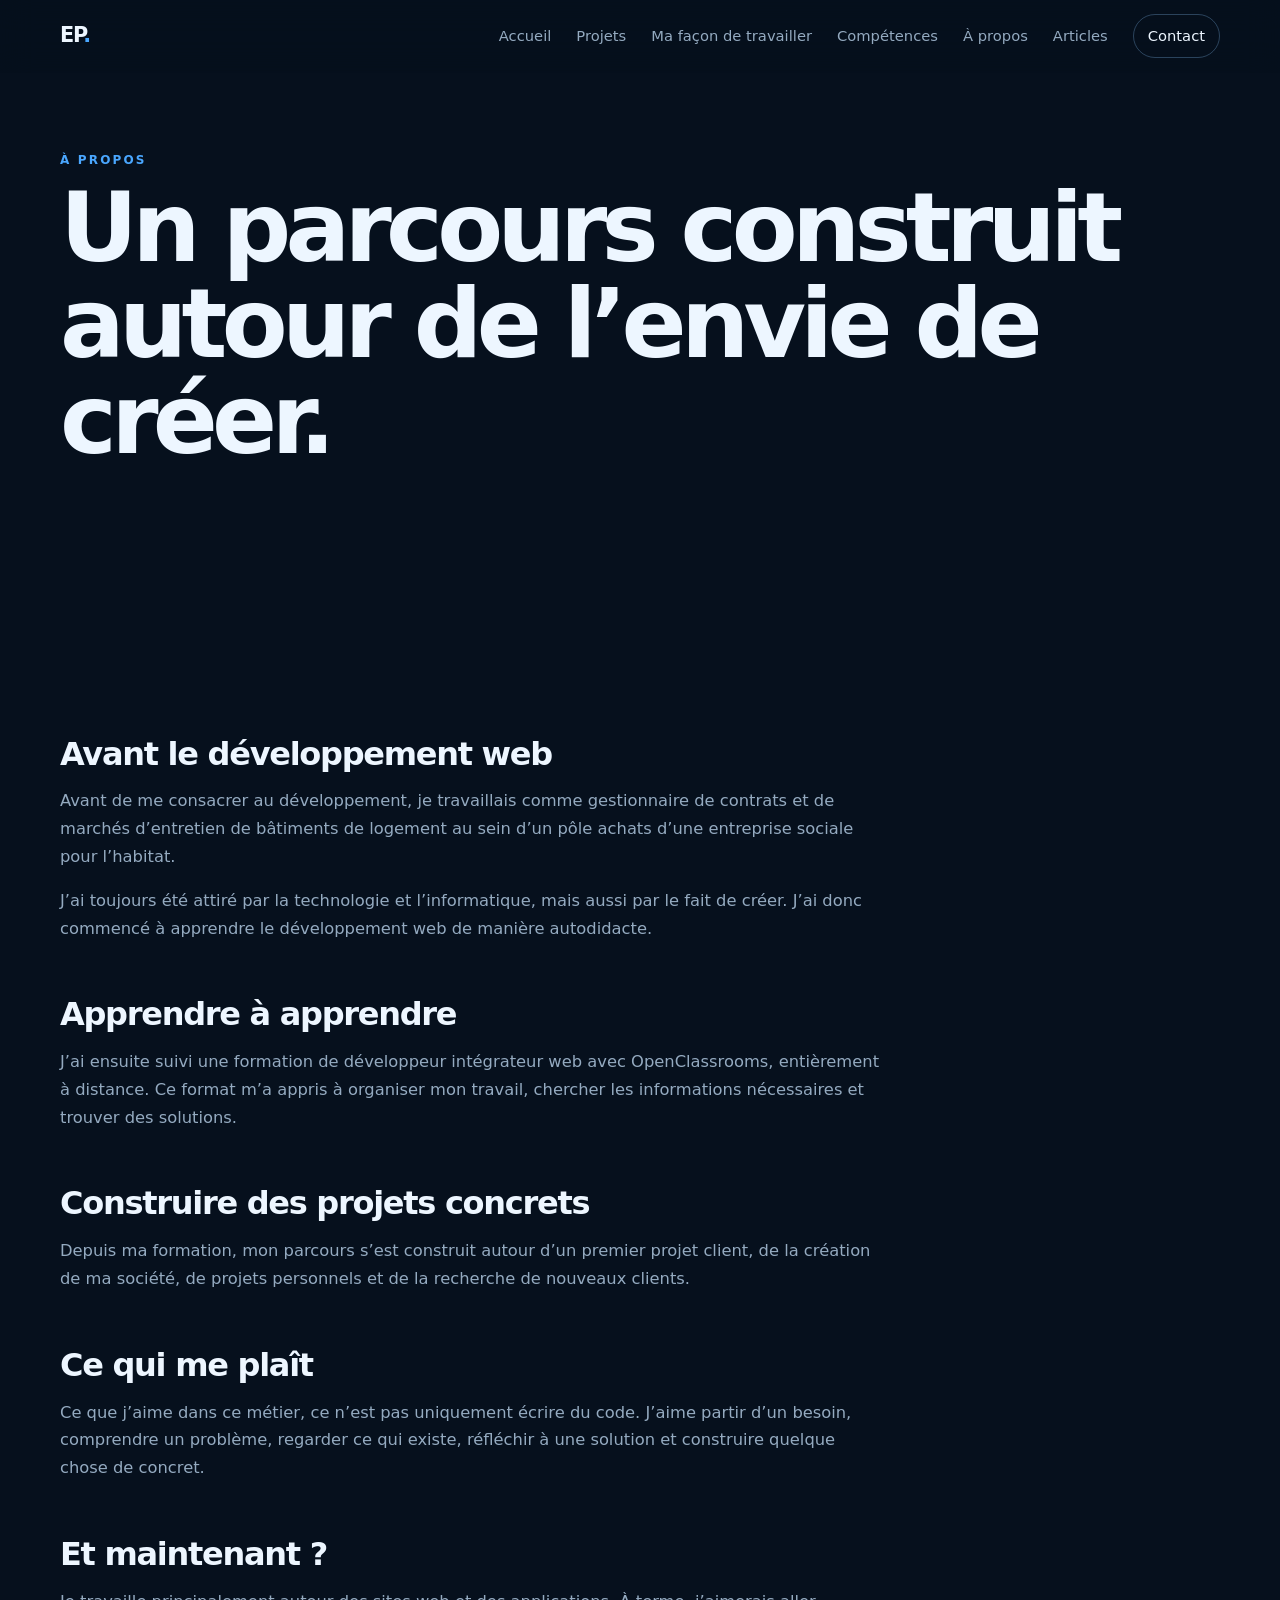
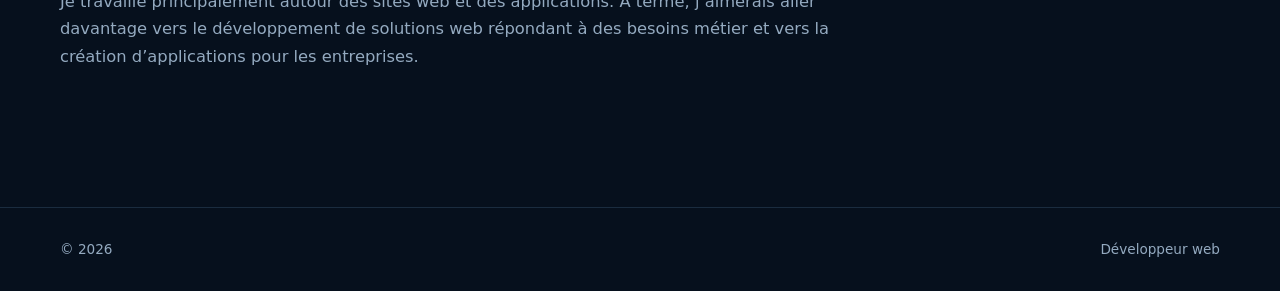
==== pages/a-propos.html @ 6de95dd8 "init: base refonte portfolio" ====
<!doctype html>
<html lang="fr">

<head>
  <meta charset="utf-8">
  <meta name="viewport" content="width=device-width,initial-scale=1">
  <title>À propos — Portfolio</title>
  <link rel="stylesheet" href="../css/style.css">
</head>

<body>

  <header class="site-header">
    <div class="container nav-wrap">
      <a class="logo" href="../index.html">EP<span>.</span></a>

      <button class="menu-toggle" aria-label="Menu" aria-expanded="false">☰</button>

      <nav class="nav">
        <a href="../index.html">Accueil</a>
        <a href="projets.html">Projets</a>
        <a href="methode.html">Ma façon de travailler</a>
        <a href="competences.html">Compétences</a>
        <a href="a-propos.html">À propos</a>
        <a href="articles.html">Articles</a>
        <a class="nav-cta" href="contact.html">Contact</a>
      </nav>
    </div>
  </header>

  <main class="container">

    <section class="page-hero">
      <p class="eyebrow">À propos</p>
      <h1>Un parcours construit autour de l’envie de créer.</h1>
      <p class="hero-intro"></p>
    </section>


    <section class="section content">

      <h2>Avant le développement web</h2>
      <p>Avant de me consacrer au développement, je travaillais comme gestionnaire de contrats et de marchés d’entretien de bâtiments de logement au sein d’un pôle achats d’une entreprise sociale pour l’habitat.</p>
      <p>J’ai toujours été attiré par la technologie et l’informatique, mais aussi par le fait de créer. J’ai donc commencé à apprendre le développement web de manière autodidacte.</p>

      <h2>Apprendre à apprendre</h2>
      <p>J’ai ensuite suivi une formation de développeur intégrateur web avec OpenClassrooms, entièrement à distance. Ce format m’a appris à organiser mon travail, chercher les informations nécessaires et trouver des solutions.</p>

      <h2>Construire des projets concrets</h2>
      <p>Depuis ma formation, mon parcours s’est construit autour d’un premier projet client, de la création de ma société, de projets personnels et de la recherche de nouveaux clients.</p>

      <h2>Ce qui me plaît</h2>
      <p>Ce que j’aime dans ce métier, ce n’est pas uniquement écrire du code. J’aime partir d’un besoin, comprendre un problème, regarder ce qui existe, réfléchir à une solution et construire quelque chose de concret.</p>

      <h2>Et maintenant ?</h2>
      <p>Je travaille principalement autour des sites web et des applications. À terme, j’aimerais aller davantage vers le développement de solutions web répondant à des besoins métier et vers la création d’applications pour les entreprises.</p>

    </section>

  </main>


  <footer>
    <div class="container footer-inner">
      <span>© <span data-year></span></span>
      <span>Développeur web</span>
    </div>
  </footer>

  <script src="../js/script.js"></script>

</body>

</html>
---- css/style.css ----
/* ==========================================================================
   Variables
   ========================================================================== */

:root {
  --bg: #06101d;
  --soft: #09182a;
  --surface: #0c1d31;
  --line: rgba(130, 190, 240, .16);
  --strong: rgba(130, 190, 240, .3);
  --text: #edf6ff;
  --muted: #94aac0;
  --blue: #4aa7ff;
  --light: #83d0ff;
  --radius: 18px;
  --max: 1160px;
}


/* ==========================================================================
   Base
   ========================================================================== */

* {
  box-sizing: border-box;
}

html {
  scroll-behavior: smooth;
}

body {
  margin: 0;
  background: var(--bg);
  color: var(--text);
  font-family: Inter, system-ui, -apple-system, BlinkMacSystemFont, "Segoe UI", sans-serif;
  line-height: 1.7;
}

a {
  color: inherit;
  text-decoration: none;
}


/* ==========================================================================
   Layout
   ========================================================================== */

.container {
  width: min(calc(100% - 40px), var(--max));
  margin: auto;
}

.narrow {
  max-width: 760px;
}


/* ==========================================================================
   Header & navigation
   ========================================================================== */

.site-header {
  position: fixed;
  top: 0;
  left: 0;
  right: 0;
  z-index: 20;
  border-bottom: 1px solid transparent;
  transition: .3s;
  background: rgba(6, 16, 29, .72);
  backdrop-filter: blur(16px);
}

.site-header.scrolled {
  border-color: var(--line);
}

.nav-wrap {
  min-height: 72px;
  display: flex;
  align-items: center;
  justify-content: space-between;
}

.logo {
  font-size: 1.3rem;
  font-weight: 800;
  letter-spacing: -.06em;
}

.logo span {
  color: var(--blue);
}

.nav {
  display: none;
  gap: 25px;
  align-items: center;
  font-size: .92rem;
  color: var(--muted);
}

.nav a:hover,
.nav a:focus {
  color: var(--text);
}

.nav-cta {
  padding: 8px 14px;
  border: 1px solid var(--strong);
  border-radius: 999px;
  color: var(--text) !important;
}

.menu-toggle {
  border: 0;
  background: none;
  color: var(--text);
  font-size: 1.5rem;
  cursor: pointer;
}

.nav.open {
  display: flex;
  position: absolute;
  top: 72px;
  left: 20px;
  right: 20px;
  padding: 18px;
  flex-direction: column;
  align-items: stretch;
  background: rgba(9, 24, 42, .98);
  border: 1px solid var(--line);
  border-radius: 16px;
}


/* ==========================================================================
   Hero
   ========================================================================== */

.hero {
  min-height: 90vh;
  padding-top: 150px;
  padding-bottom: 100px;
  position: relative;
  display: flex;
  flex-direction: column;
  justify-content: center;
  overflow: hidden;
}

.hero h1 {
  font-size: clamp(3rem, 11vw, 6.7rem);
  line-height: .98;
  letter-spacing: -.065em;
  max-width: 1000px;
  margin: 12px 0 28px;
  position: relative;
}

.hero h1 span {
  color: var(--light);
}

.hero-intro {
  font-size: clamp(1.1rem, 2.2vw, 1.45rem);
  color: var(--muted);
  max-width: 720px;
}

.eyebrow {
  font-size: .75rem;
  text-transform: uppercase;
  letter-spacing: .18em;
  color: var(--blue);
  font-weight: 700;
  margin: 0 0 10px;
}

.hero-actions {
  display: flex;
  flex-wrap: wrap;
  gap: 22px;
  align-items: center;
  margin-top: 24px;
}

.hero-glow {
  position: absolute;
  width: 320px;
  height: 320px;
  border-radius: 50%;
  filter: blur(80px);
  opacity: .12;
  pointer-events: none;
}

.glow-one {
  right: -180px;
  top: 180px;
  background: var(--blue);
}

.glow-two {
  left: -220px;
  bottom: -180px;
  background: var(--light);
}


/* ==========================================================================
   Boutons & liens
   ========================================================================== */

.button {
  display: inline-flex;
  align-items: center;
  justify-content: center;
  background: var(--blue);
  color: #03101d;
  padding: 12px 19px;
  border-radius: 12px;
  font-weight: 750;
  transition: .25s;
}

.button:hover {
  transform: translateY(-2px);
  box-shadow: 0 10px 30px rgba(74, 167, 255, .2);
}

.text-link {
  display: inline-block;
  color: var(--text);
  font-weight: 650;
  margin-top: 18px;
}

.text-link:hover {
  text-decoration: underline;
}


/* ==========================================================================
   Sections
   ========================================================================== */

.section {
  padding: 90px 0;
}

.section-soft {
  background: linear-gradient(180deg, rgba(9, 24, 42, .45), rgba(9, 24, 42, .18));
  border-top: 1px solid rgba(130, 190, 240, .06);
  border-bottom: 1px solid rgba(130, 190, 240, .06);
}

.section-heading {
  margin-bottom: 35px;
}

.section h2 {
  font-size: clamp(2rem, 5vw, 3.4rem);
  line-height: 1.08;
  letter-spacing: -.04em;
  margin: 0;
  max-width: 760px;
}

.section p {
  color: var(--muted);
  font-size: 1.02rem;
}


/* ==========================================================================
   Cartes (features, projets, contact)
   ========================================================================== */

.two-grid,
.projects-grid {
  display: grid;
  gap: 16px;
}

.feature-card,
.project-card,
.contact-box {
  border: 1px solid var(--line);
  background: linear-gradient(145deg, rgba(12, 29, 49, .9), rgba(8, 20, 35, .85));
  border-radius: var(--radius);
  padding: 28px;
}

.feature-card {
  min-height: 230px;
}

.number {
  font-size: .78rem;
  color: var(--blue);
  font-weight: 800;
}

.feature-card h3,
.project-card h3 {
  font-size: 1.6rem;
  margin: 35px 0 10px;
  letter-spacing: -.03em;
}

.project-card {
  min-height: 300px;
  display: flex;
  flex-direction: column;
  transition: .3s;
}

.project-card:hover {
  transform: translateY(-5px);
  border-color: var(--strong);
}

.project-card .card-link {
  margin-top: auto;
  color: var(--light);
  font-weight: 700;
}

.tag {
  font-size: .75rem;
  color: var(--blue);
  text-transform: uppercase;
  letter-spacing: .08em;
}

.split {
  display: grid;
  gap: 35px;
}

.skills-line {
  display: flex;
  flex-wrap: wrap;
  gap: 10px;
  margin: 25px 0;
}

.skills-line span {
  border: 1px solid var(--line);
  padding: 8px 13px;
  border-radius: 999px;
  color: var(--muted);
  background: rgba(12, 29, 49, .45);
}

.contact-box {
  padding: 42px;
}


/* ==========================================================================
   Pages intérieures
   ========================================================================== */

.page-hero {
  padding-top: 150px;
  padding-bottom: 70px;
}

.page-hero h1 {
  font-size: clamp(3rem, 9vw, 6rem);
  line-height: 1;
  letter-spacing: -.06em;
  margin: 10px 0 20px;
}

.content {
  max-width: 820px;
}

.content h2 {
  font-size: 2rem;
  margin-top: 55px;
}

.content h3 {
  font-size: 1.35rem;
  margin-top: 35px;
}

.content ul {
  color: var(--muted);
  padding-left: 22px;
}

.meta {
  display: flex;
  flex-wrap: wrap;
  gap: 8px;
  margin: 25px 0;
}

.meta span {
  padding: 7px 11px;
  border: 1px solid var(--line);
  border-radius: 999px;
  color: var(--muted);
  font-size: .84rem;
}


/* ==========================================================================
   Footer
   ========================================================================== */

footer {
  border-top: 1px solid var(--line);
  padding: 30px 0;
  color: var(--muted);
  font-size: .85rem;
}

.footer-inner {
  display: flex;
  justify-content: space-between;
  gap: 20px;
}


/* ==========================================================================
   Animation d'apparition
   ========================================================================== */

.reveal {
  opacity: 0;
  transform: translateY(18px);
  transition: opacity .7s ease, transform .7s ease;
}

.reveal.visible {
  opacity: 1;
  transform: none;
}


/* ==========================================================================
   Responsive — tablette (≥ 760px)
   ========================================================================== */

@media (min-width: 760px) {

  .menu-toggle {
    display: none;
  }

  .nav {
    display: flex;
  }

  .two-grid {
    grid-template-columns: repeat(2, 1fr);
  }

  .projects-grid {
    grid-template-columns: repeat(2, 1fr);
  }

  .project-card.featured {
    grid-column: span 2;
    min-height: 340px;
  }

  .split {
    grid-template-columns: 1fr 1fr;
    align-items: start;
    gap: 80px;
  }

}


/* ==========================================================================
   Responsive — desktop (≥ 1020px)
   ========================================================================== */

@media (min-width: 1020px) {

  .container {
    width: min(calc(100% - 64px), var(--max));
  }

  .section {
    padding: 120px 0;
  }

  .projects-grid {
    grid-template-columns: 1.15fr .85fr;
  }

  .project-card.featured {
    grid-row: span 2;
    grid-column: auto;
    min-height: 100%;
  }

}


/* ==========================================================================
   Accessibilité — mouvement réduit
   ========================================================================== */

@media (prefers-reduced-motion: reduce) {

  html {
    scroll-behavior: auto;
  }

  .reveal {
    opacity: 1;
    transform: none;
    transition: none;
  }

  .project-card,
  .button {
    transition: none;
  }

}
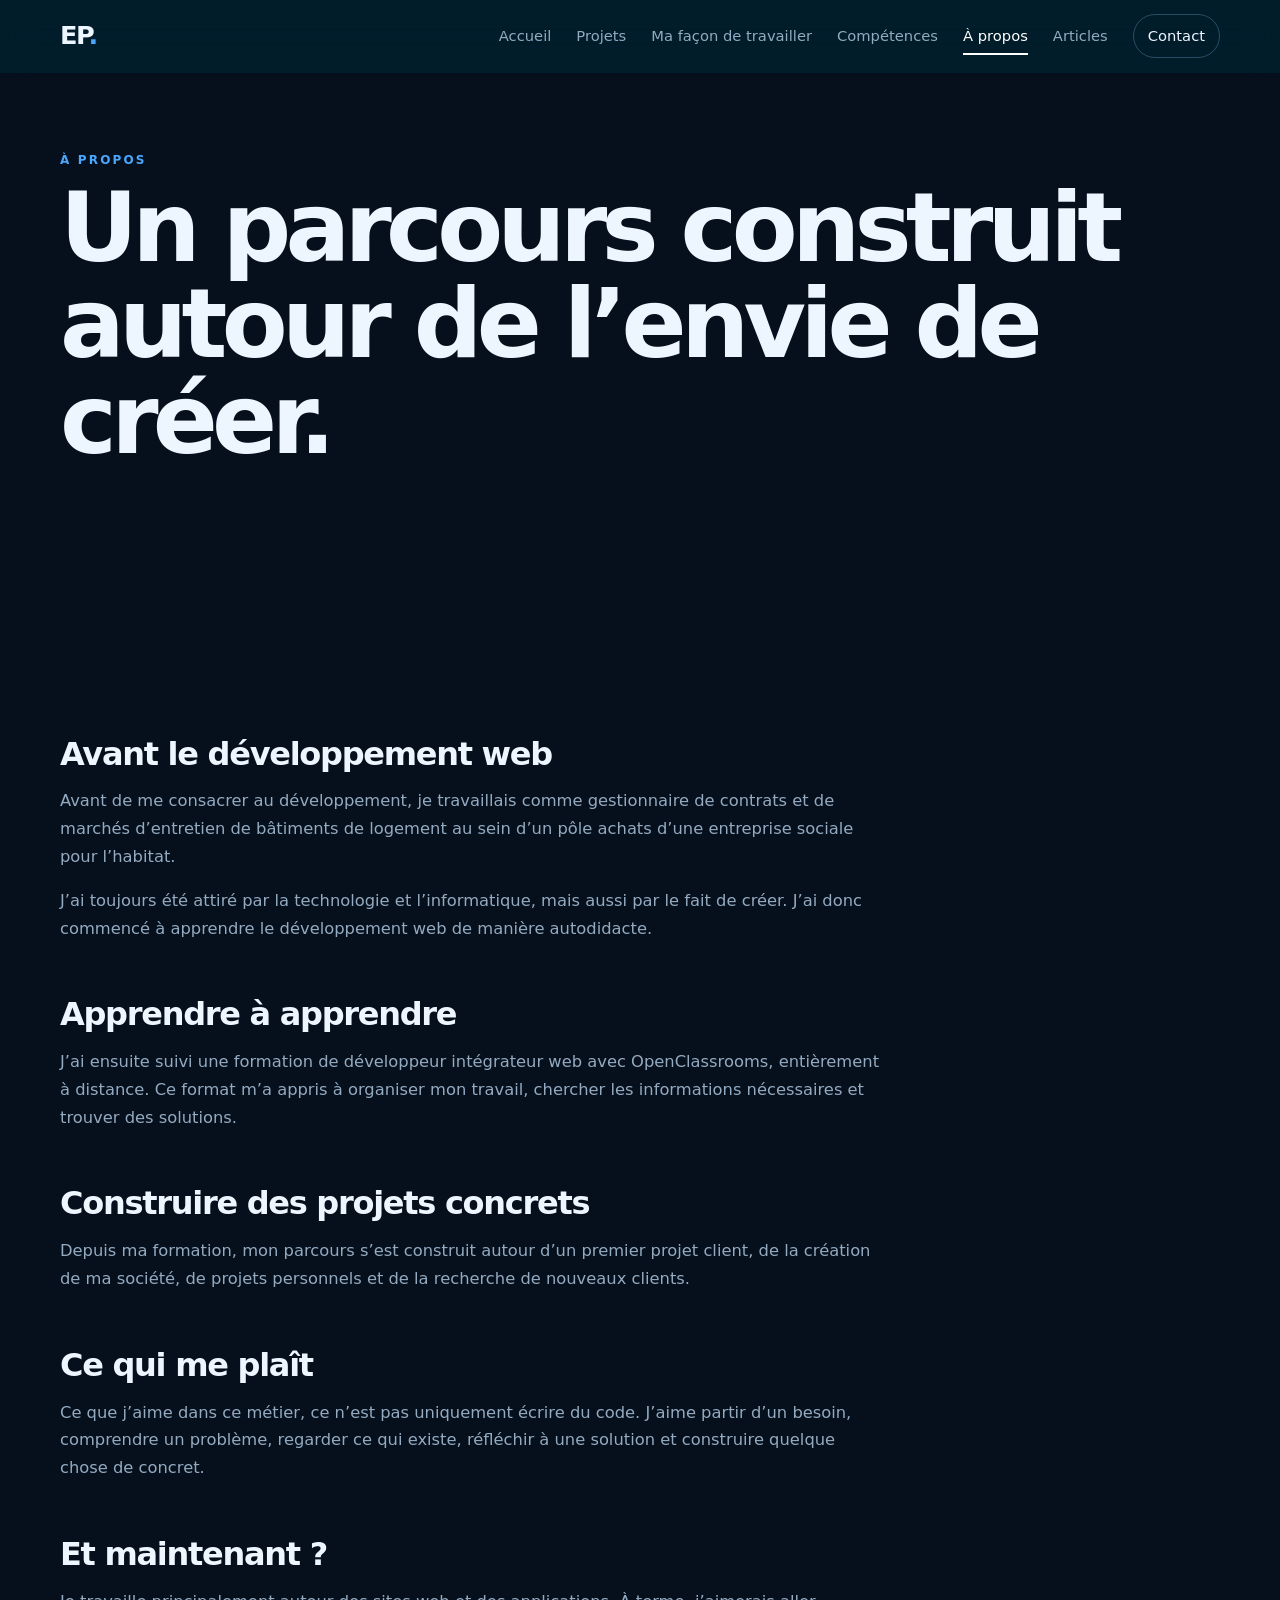
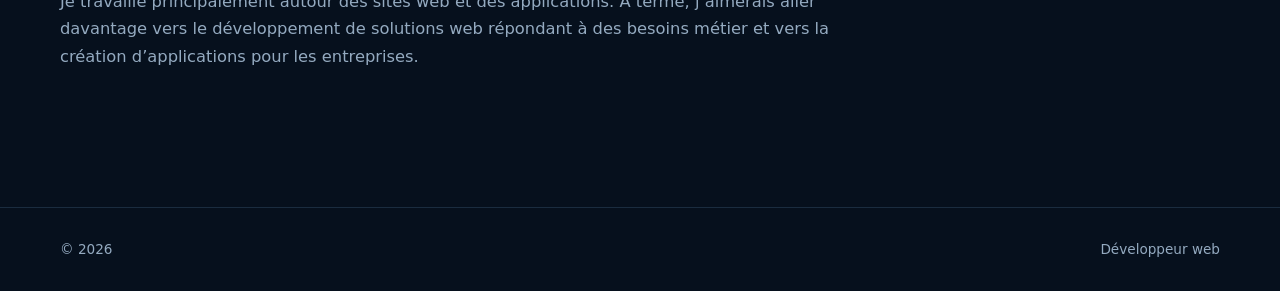
==== commit 37f73f6c: "feat: retouches header" ====
--- a/pages/a-propos.html
+++ b/pages/a-propos.html
@@ -60,6 +60,7 @@
   </main>
 
 
+  
   <footer>
     <div class="container footer-inner">
       <span>© <span data-year></span></span>
@@ -67,7 +68,10 @@
     </div>
   </footer>
 
+
+
   <script src="../js/script.js"></script>
+  <script src="../js/nav-script.js"></script>
 
 </body>
 
--- a/css/style.css
+++ b/css/style.css
@@ -31,7 +31,10 @@
 
 body {
   margin: 0;
+  min-height: 100vh;
   background: var(--bg);
+  background-image: var(--gradient);
+  background-attachment: fixed;
   color: var(--text);
   font-family: Inter, system-ui, -apple-system, BlinkMacSystemFont, "Segoe UI", sans-serif;
   line-height: 1.7;
@@ -69,7 +72,7 @@
   z-index: 20;
   border-bottom: 1px solid transparent;
   transition: .3s;
-  background: rgba(6, 16, 29, .72);
+  background: rgba(0, 34, 48, .72);
   backdrop-filter: blur(16px);
 }
 
@@ -85,7 +88,7 @@
 }
 
 .logo {
-  font-size: 1.3rem;
+  font-size: 1.6rem;
   font-weight: 800;
   letter-spacing: -.06em;
 }
@@ -102,17 +105,69 @@
   color: var(--muted);
 }
 
-.nav a:hover,
-.nav a:focus {
+/* --- Liens avec soulignement animé (hors bouton Contact) --- */
+
+.nav a:not(.nav-cta) {
+  position: relative;
+  padding: 6px 0;
+  transition: color .25s;
+}
+
+/* Ligne : invisible par défaut, centrée */
+.nav a:not(.nav-cta)::after {
+  content: "";
+  position: absolute;
+  left: 0;
+  bottom: 0;
+  width: 100%;
+  height: 2px;
+  background: currentColor;
+  transform: scaleX(0);
+  transform-origin: center;
+  transition: transform .3s ease;
+}
+
+/* Survol / focus clavier : la ligne part du centre vers les côtés */
+.nav a:not(.nav-cta):hover,
+.nav a:not(.nav-cta):focus-visible {
   color: var(--text);
 }
+
+.nav a:not(.nav-cta):hover::after,
+.nav a:not(.nav-cta):focus-visible::after {
+  transform: scaleX(1);
+}
+
+/* Lien actif : blanc + ligne toujours visible */
+.nav a.active:not(.nav-cta) {
+  color: #fff;
+}
+
+.nav a.active:not(.nav-cta)::after {
+  transform: scaleX(1);
+}
+
+/* --- Bouton Contact --- */
 
 .nav-cta {
   padding: 8px 14px;
   border: 1px solid var(--strong);
   border-radius: 999px;
   color: var(--text) !important;
-}
+  transition: background .25s, border-color .25s;
+}
+
+.nav-cta:hover,
+.nav-cta:focus-visible {
+  background: rgba(255, 255, 255, .06);
+}
+
+.nav-cta.active {
+  background: rgba(255, 255, 255, .1);
+  border-color: #fff;
+}
+
+/* --- Menu mobile --- */
 
 .menu-toggle {
   border: 0;
@@ -131,10 +186,16 @@
   padding: 18px;
   flex-direction: column;
   align-items: stretch;
-  background: rgba(9, 24, 42, .98);
+  background: rgba(0, 40, 58, .98);
   border: 1px solid var(--line);
   border-radius: 16px;
 }
+
+/* La ligne ne couvre que le texte en mobile */
+.nav.open a:not(.nav-cta) {
+  align-self: flex-start;
+}
+
 
 
 /* ==========================================================================
@@ -194,7 +255,7 @@
   height: 320px;
   border-radius: 50%;
   filter: blur(80px);
-  opacity: .12;
+  opacity: .18;
   pointer-events: none;
 }
 
@@ -220,7 +281,7 @@
   align-items: center;
   justify-content: center;
   background: var(--blue);
-  color: #03101d;
+  color: #002230;
   padding: 12px 19px;
   border-radius: 12px;
   font-weight: 750;
@@ -229,7 +290,7 @@
 
 .button:hover {
   transform: translateY(-2px);
-  box-shadow: 0 10px 30px rgba(74, 167, 255, .2);
+  box-shadow: 0 10px 30px rgba(47, 181, 230, .28);
 }
 
 .text-link {
@@ -253,9 +314,9 @@
 }
 
 .section-soft {
-  background: linear-gradient(180deg, rgba(9, 24, 42, .45), rgba(9, 24, 42, .18));
-  border-top: 1px solid rgba(130, 190, 240, .06);
-  border-bottom: 1px solid rgba(130, 190, 240, .06);
+  background: linear-gradient(180deg, rgba(0, 34, 48, .45), rgba(0, 34, 48, .18));
+  border-top: 1px solid rgba(120, 210, 240, .08);
+  border-bottom: 1px solid rgba(120, 210, 240, .08);
 }
 
 .section-heading {
@@ -290,7 +351,7 @@
 .project-card,
 .contact-box {
   border: 1px solid var(--line);
-  background: linear-gradient(145deg, rgba(12, 29, 49, .9), rgba(8, 20, 35, .85));
+  background: linear-gradient(145deg, rgba(0, 70, 100, .55), rgba(0, 34, 48, .75));
   border-radius: var(--radius);
   padding: 28px;
 }
@@ -354,7 +415,7 @@
   padding: 8px 13px;
   border-radius: 999px;
   color: var(--muted);
-  background: rgba(12, 29, 49, .45);
+  background: rgba(0, 34, 48, .45);
 }
 
 .contact-box {
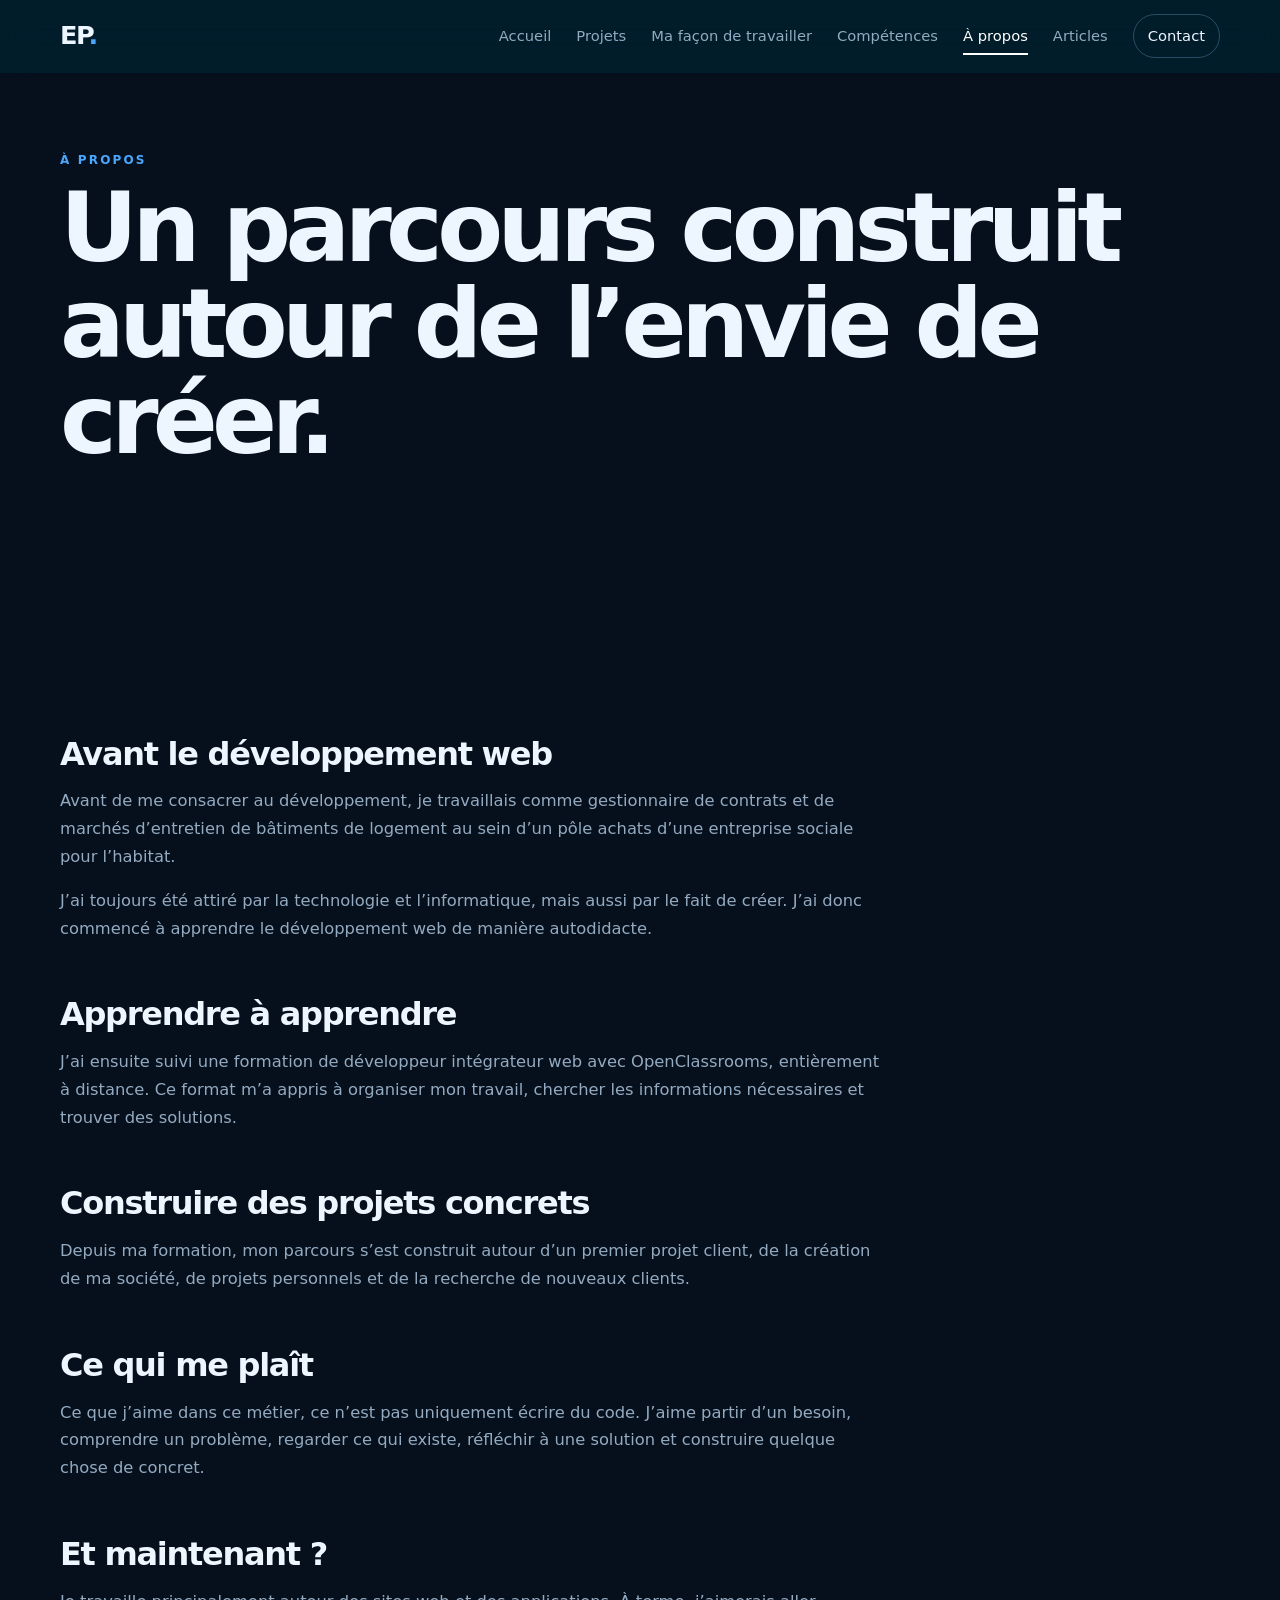
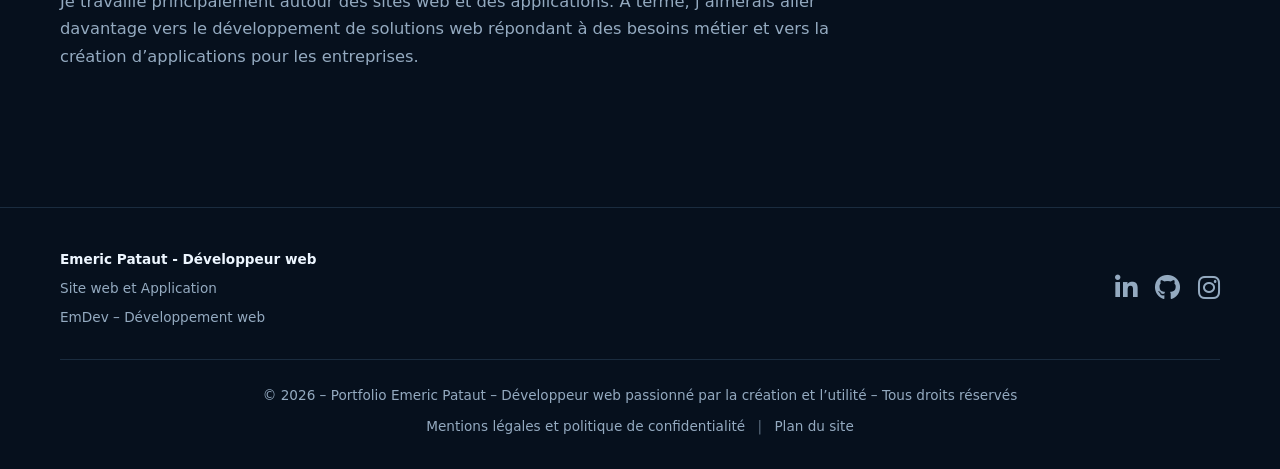
==== commit df96cec2: "feat: création footer" ====
--- a/pages/a-propos.html
+++ b/pages/a-propos.html
@@ -6,6 +6,7 @@
   <meta name="viewport" content="width=device-width,initial-scale=1">
   <title>À propos — Portfolio</title>
   <link rel="stylesheet" href="../css/style.css">
+  <link rel="stylesheet" href="https://cdnjs.cloudflare.com/ajax/libs/font-awesome/6.5.1/css/all.min.css">
 </head>
 
 <body>
@@ -60,13 +61,49 @@
   </main>
 
 
-  
-  <footer>
-    <div class="container footer-inner">
-      <span>© <span data-year></span></span>
-      <span>Développeur web</span>
+
+<footer>
+  <div class="container">
+
+    <!-- Partie 1 : identité + réseaux -->
+    <div class="footer-top">
+      <div class="footer-info">
+        <strong>Emeric Pataut - Développeur web</strong>
+        <span>Site web et Application</span>
+        <a href="https://xn--emdev-dveloppement-web-h8b.fr/" target="_blank" rel="noopener noreferrer">EmDev – Développement web</a>
+      </div>
+
+      <ul class="footer-social">
+        <li>
+          <a href="https://www.linkedin.com/in/emeric-pataut/" target="_blank" rel="noopener noreferrer" aria-label="LinkedIn">
+            <i class="fa-brands fa-linkedin-in" aria-hidden="true"></i>
+          </a>
+        </li>
+        <li>
+          <a href="https://github.com/RikoDust" target="_blank" rel="noopener noreferrer" aria-label="GitHub">
+            <i class="fa-brands fa-github" aria-hidden="true"></i>
+          </a>
+        </li>
+        <li>
+          <a href="https://www.instagram.com/emdev_developpementweb/" target="_blank" rel="noopener noreferrer" aria-label="Instagram">
+            <i class="fa-brands fa-instagram" aria-hidden="true"></i>
+          </a>
+        </li>
+      </ul>
     </div>
-  </footer>
+
+    <!-- Partie 2 : mentions -->
+    <div class="footer-bottom">
+      <p>© <span data-year></span> – Portfolio Emeric Pataut – Développeur web passionné par la création et l’utilité – Tous droits réservés</p>
+      <p>
+        <a href="mentions-legales.html">Mentions légales et politique de confidentialité</a>
+        <span class="footer-sep">|</span>
+        <a href="plan-du-site.html">Plan du site</a>
+      </p>
+    </div>
+
+  </div>
+</footer>
 
 
 
--- a/css/style.css
+++ b/css/style.css
@@ -480,15 +480,94 @@
 
 footer {
   border-top: 1px solid var(--line);
-  padding: 30px 0;
+  padding: 40px 0 30px;
   color: var(--muted);
   font-size: .85rem;
 }
 
-.footer-inner {
+/* Partie 1 */
+.footer-top {
   display: flex;
   justify-content: space-between;
+  align-items: center;
   gap: 20px;
+  padding-bottom: 30px;
+  border-bottom: 1px solid var(--line);
+}
+
+.footer-info {
+  display: flex;
+  flex-direction: column;
+  gap: 6px;
+}
+
+.footer-info strong {
+  color: var(--text, inherit);
+  font-weight: 600;
+}
+
+.footer-info a,
+.footer-bottom a {
+  color: inherit;
+  text-decoration: none;
+  transition: color .2s ease;
+}
+
+.footer-info a:hover,
+.footer-bottom a:hover {
+  color: var(--text, currentColor);
+  text-decoration: underline;
+}
+
+.footer-social {
+  display: flex;
+  gap: 18px;
+  margin: 0;
+  padding: 0;
+  list-style: none;
+}
+
+.footer-social a {
+  color: inherit;
+  font-size: 1.6rem;
+  transition: color .2s ease, transform .2s ease;
+}
+
+.footer-social a:hover {
+  color: var(--text, currentColor);
+  transform: translateY(-2px);
+}
+
+/* Partie 2 */
+.footer-bottom {
+  padding-top: 24px;
+  text-align: center;
+}
+
+.footer-bottom p {
+  margin: 0 0 8px;
+}
+
+.footer-bottom p a:hover {
+   color: var(--text);
+}
+
+
+.footer-bottom p:last-child {
+  margin-bottom: 0;
+}
+
+.footer-sep {
+  margin: 0 8px;
+  opacity: .6;
+}
+
+/* Mobile */
+@media (max-width: 600px) {
+  .footer-top {
+    flex-direction: column;
+    align-items: flex-start;
+  }
 }
 
 
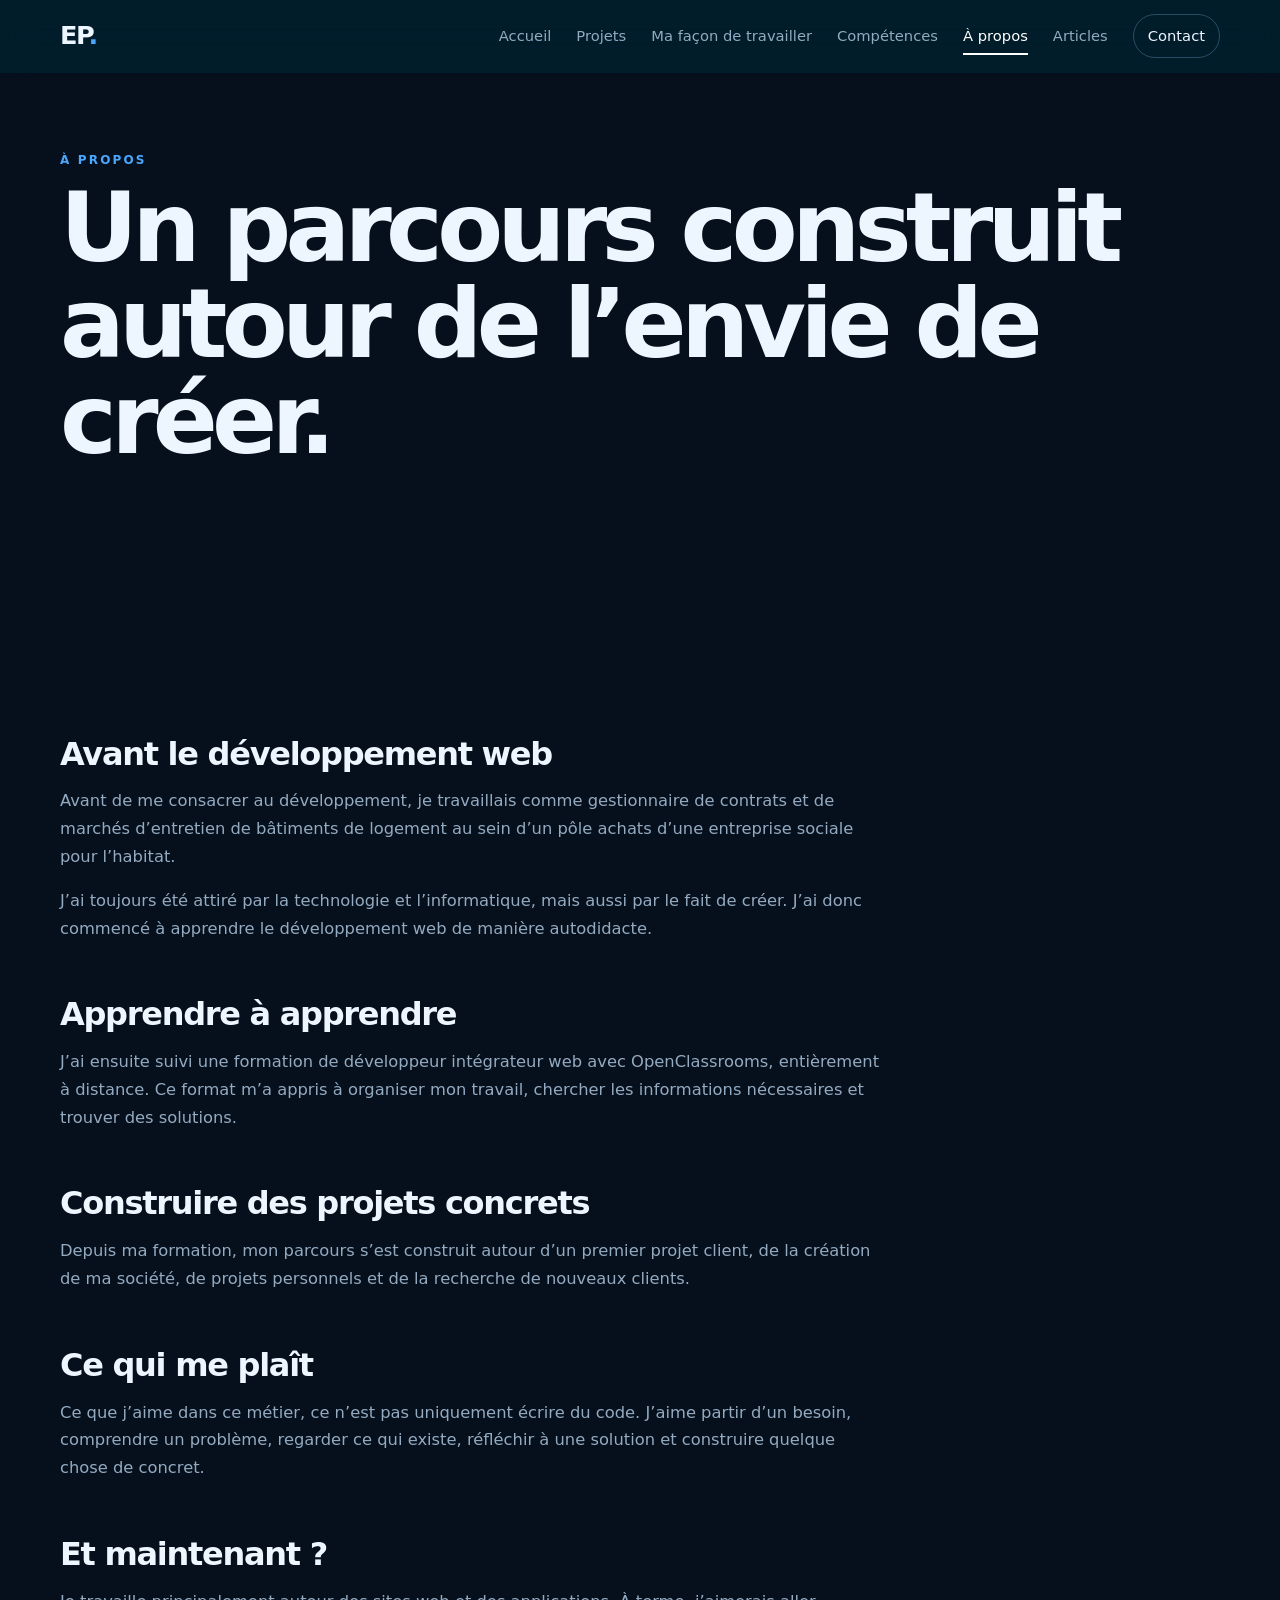
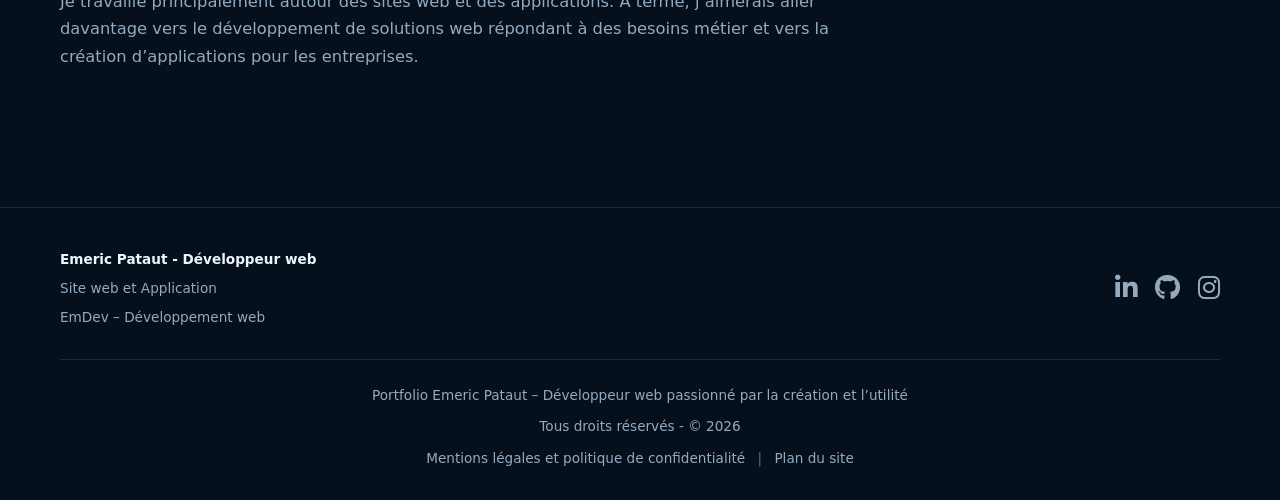
==== commit 34611e56: "feat: retouche compétence et ajustement footer" ====
--- a/pages/a-propos.html
+++ b/pages/a-propos.html
@@ -94,7 +94,8 @@
 
     <!-- Partie 2 : mentions -->
     <div class="footer-bottom">
-      <p>© <span data-year></span> – Portfolio Emeric Pataut – Développeur web passionné par la création et l’utilité – Tous droits réservés</p>
+      <p>Portfolio Emeric Pataut – Développeur web passionné par la création et l’utilité</p>
+      <p>Tous droits réservés - © <span data-year></span></p>
       <p>
         <a href="mentions-legales.html">Mentions légales et politique de confidentialité</a>
         <span class="footer-sep">|</span>
--- a/css/style.css
+++ b/css/style.css
@@ -281,7 +281,7 @@
   align-items: center;
   justify-content: center;
   background: var(--blue);
-  color: #002230;
+  color: var(--text)  ;
   padding: 12px 19px;
   border-radius: 12px;
   font-weight: 750;
@@ -291,6 +291,15 @@
 .button:hover {
   transform: translateY(-2px);
   box-shadow: 0 10px 30px rgba(47, 181, 230, .28);
+}
+
+.button-light {
+  background: #fff;
+  color: var(--blue);
+}
+
+.button-light:hover {
+  box-shadow: 0 10px 30px rgba(255, 255, 255, .18);
 }
 
 .text-link {
@@ -360,16 +369,10 @@
   min-height: 230px;
 }
 
-.number {
-  font-size: .78rem;
-  color: var(--blue);
-  font-weight: 800;
-}
-
 .feature-card h3,
 .project-card h3 {
   font-size: 1.6rem;
-  margin: 35px 0 10px;
+  margin: 15px 0 10px;
   letter-spacing: -.03em;
 }
 
@@ -389,6 +392,12 @@
   margin-top: auto;
   color: var(--light);
   font-weight: 700;
+}
+
+.section-actions {
+  display: flex;
+  justify-content: center;
+  margin-top: 40px;
 }
 
 .tag {
@@ -620,6 +629,12 @@
     gap: 80px;
   }
 
+
+
+
+
+
+
 }
 
 
